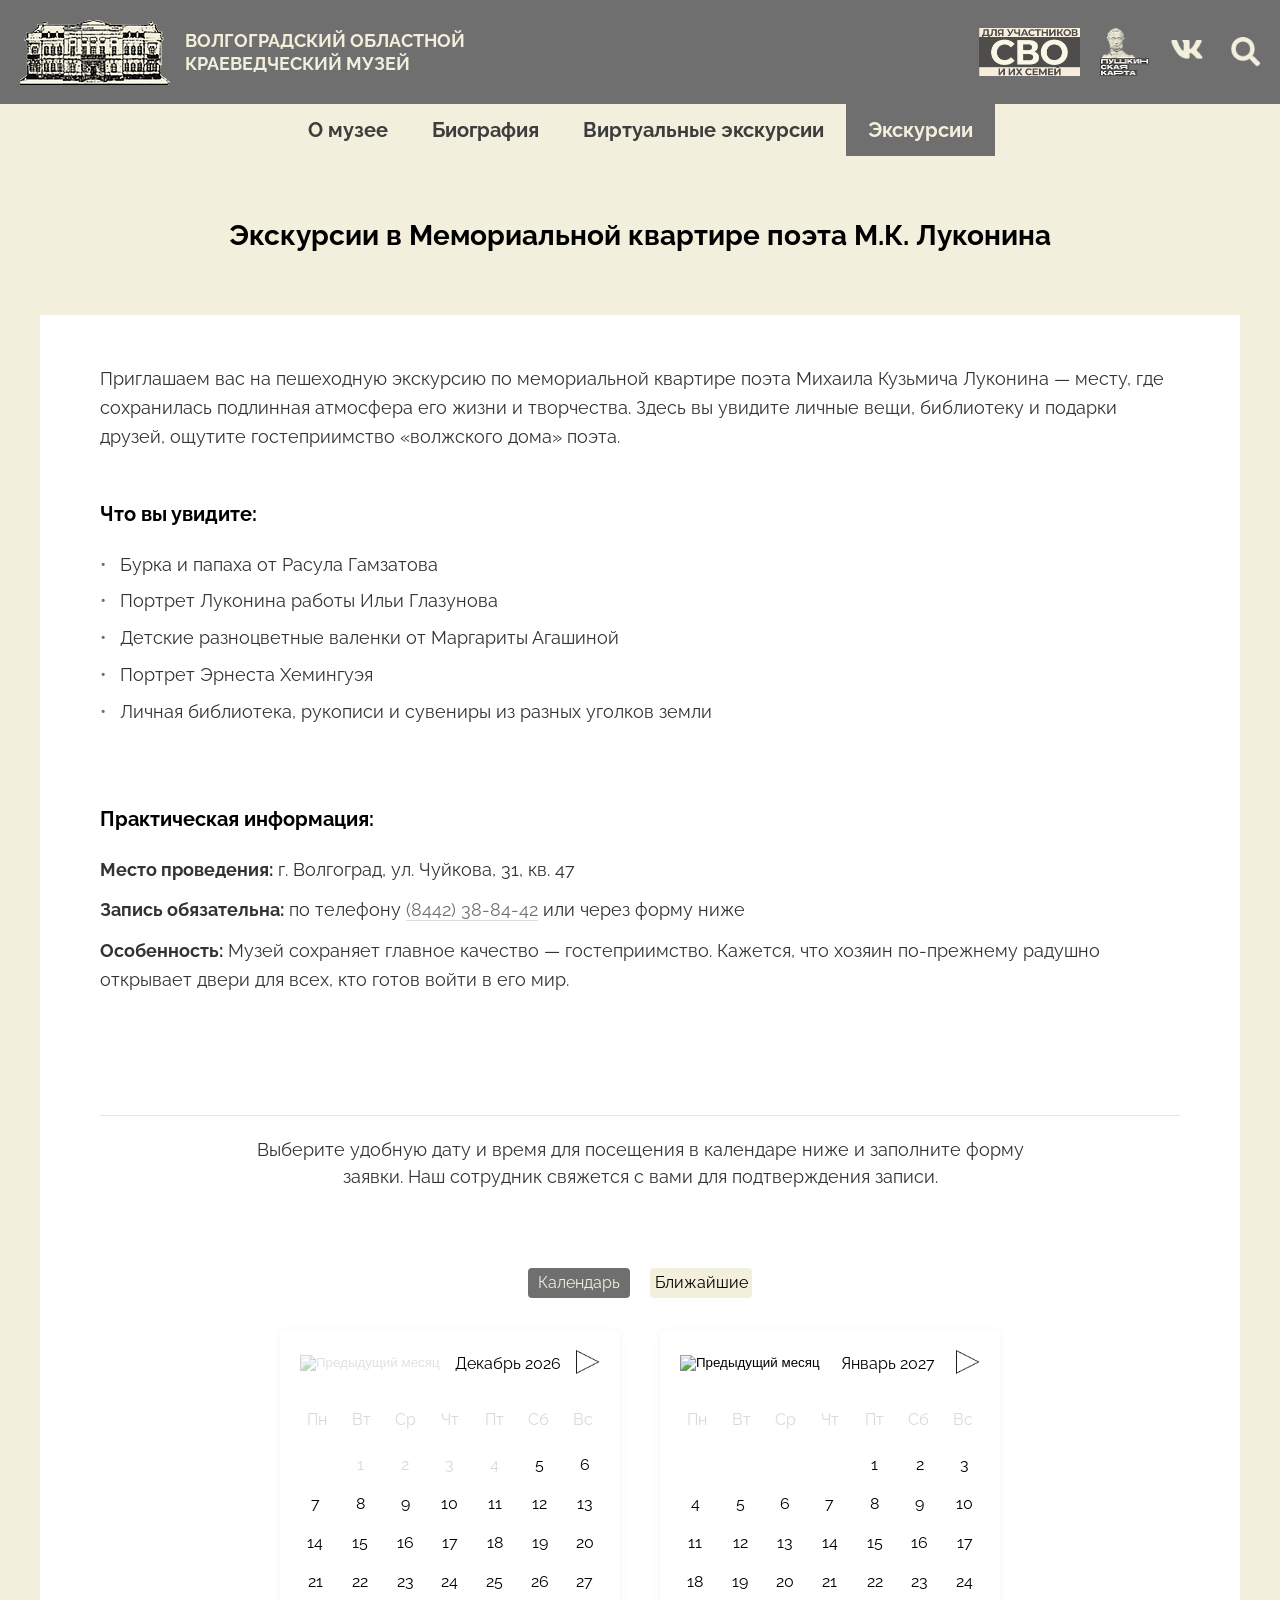
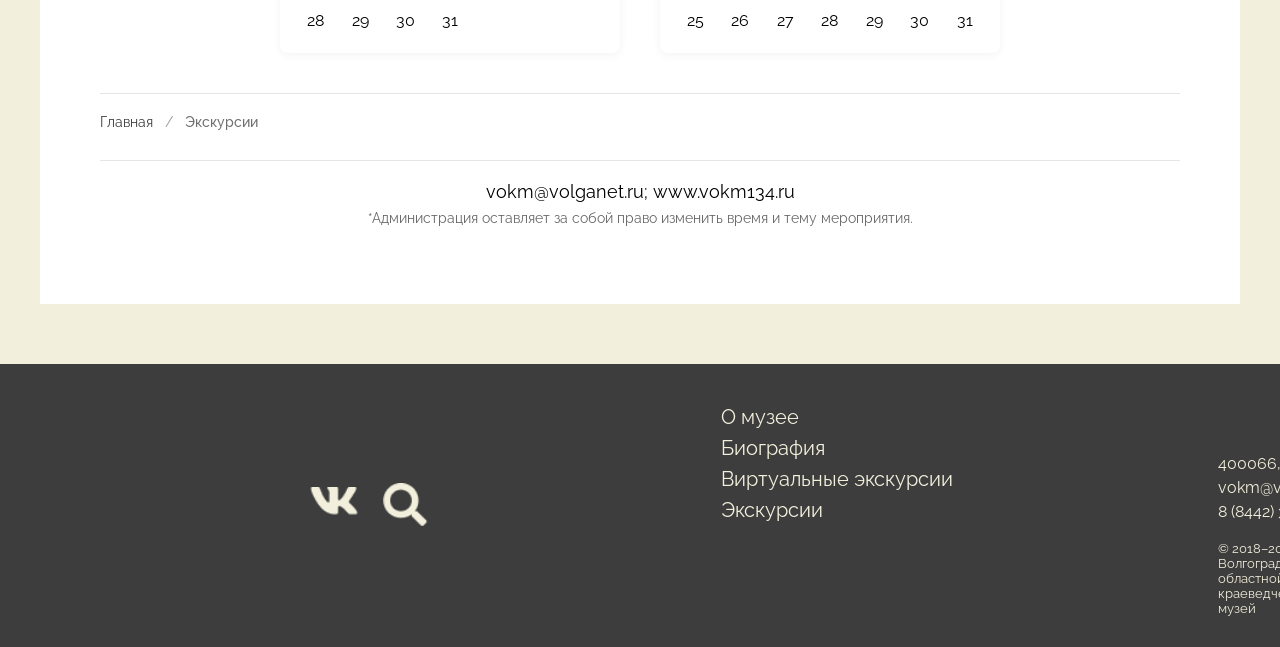
==== index.html @ 04242195 "музей луконина" ====
<!DOCTYPE html>
<html lang="ru">
<head>
    <meta charset="UTF-8">
    <meta name="viewport" content="width=device-width, initial-scale=1.0">
    <title>Экскурсии | Мемориальная квартира поэта М.К. Луконина</title>
    <link rel="preconnect" href="https://fonts.googleapis.com">
    <link rel="preconnect" href="https://fonts.gstatic.com" crossorigin>
    <link href="https://fonts.googleapis.com/css2?family=Raleway:wght@400;600;700&display=swap" rel="stylesheet">
    <link rel="stylesheet" href="https://cdnjs.cloudflare.com/ajax/libs/font-awesome/6.0.0/css/all.min.css">
    <link rel="stylesheet" href="css/style.css">
</head>
<body>

    <!-- ШАПКА -->
    <div class="header">
        <div class="header-container">
            <div class="logo-area" id="logoLink">
                <img src="Images/muzey.png" alt="Логотип музея">
                <div class="museum-title">
                    Волгоградский областной<br>
                    краеведческий музей
                </div>
            </div>
            <div class="icons">
                <a href="svo.html" class="svo-icon">
                    <img src="Images/svo2.png" alt="СВО">
                </a>
                <a href="pushkin-card.html" class="pk-icon">
                    <img src="Images/pk01.png" alt="Пушкинская карта">
                </a>
                <a href="https://vk.com/vokm134" target="_blank" class="vk-icon">
                    <img src="Images/vk.png" alt="VK">
                </a>
                <a href="search.html" class="search-icon">
                    <img src="Images/search.png" alt="Поиск">
                </a>
                <a href="javascript:void(0)" id="grayscaleBtn" class="view-icon">
                    <img src="Images/view.png" alt="Режим чтения">
                </a>
            </div>
        </div>
    </div>

    <!-- НАВИГАЦИЯ -->
    <div class="nav">
        <ul class="nav-list">
            <li><a href="muzey.html" class="nav-item">О музее</a></li>
            <li><a href="biography.html" class="nav-item">Биография</a></li>
            <li><a href="virtual-tour.html" class="nav-item">Виртуальные экскурсии</a></li>
            <li><a href="index.html" class="nav-item active">Экскурсии</a></li>
        </ul>
    </div>

    <!-- БЛОК С ЗАГОЛОВКОМ -->
    <div class="page-header">
        <h1 class="page-header-title">Экскурсии в Мемориальной квартире поэта М.К. Луконина</h1>
    </div>

    <!-- ОСНОВНОЙ БЕЛЫЙ КОНТЕЙНЕР -->
    <div class="main-content">
        <div class="content-card">
            <p class="invite-text">
                Приглашаем вас на пешеходную экскурсию по мемориальной квартире поэта Михаила Кузьмича Луконина — месту, где сохранилась подлинная атмосфера его жизни и творчества. Здесь вы увидите личные вещи, библиотеку и подарки друзей, ощутите гостеприимство «волжского дома» поэта.
            </p>
            
            <h2 class="section-title">Что вы увидите:</h2>
            <ul class="exhibits-list">
                <li>Бурка и папаха от Расула Гамзатова</li>
                <li>Портрет Луконина работы Ильи Глазунова</li>
                <li>Детские разноцветные валенки от Маргариты Агашиной</li>
                <li>Портрет Эрнеста Хемингуэя</li>
                <li>Личная библиотека, рукописи и сувениры из разных уголков земли</li>
            </ul>
            
            <h2 class="section-title">Практическая информация:</h2>
            <div class="info-block">
                <p><strong>Место проведения:</strong> г. Волгоград, ул. Чуйкова, 31, кв. 47</p>
                <p><strong>Запись обязательна:</strong> по телефону <a href="tel:8442388442">(8442) 38-84-42</a> или через форму ниже</p>
                <p><strong>Особенность:</strong> Музей сохраняет главное качество — гостеприимство. Кажется, что хозяин по-прежнему радушно открывает двери для всех, кто готов войти в его мир.</p>
            </div>

            <!-- БЛОК С КАЛЕНДАРЕМ -->
            <div class="booking-block">
                <p class="booking-text">
                    Выберите удобную дату и время для посещения в календаре ниже и заполните форму заявки. Наш сотрудник свяжется с вами для подтверждения записи.
                </p>
                
                <div class="calendar-buttons">
                    <button class="calendar-btn active" id="calendarViewBtn">Календарь</button>
                    <button class="calendar-btn" id="nearestViewBtn">Ближайшие</button>
                </div>
                
                <div class="calendars-container" id="calendarsContainer">
                    <div class="calendar-single">
                        <div class="calendar-header">
                            <button class="calendar-nav prev" id="prevMonthBtn1">
                                <img src="Images/arrow-left.png" alt="Предыдущий месяц">
                            </button>
                            <span class="calendar-month" id="currentMonth1">Апрель 2026</span>
                            <button class="calendar-nav next" id="nextMonthBtn1">
                                <img src="Images/arrow-right.png" alt="Следующий месяц">
                            </button>
                        </div>
                        <div class="calendar-weekdays">
                            <span>Пн</span><span>Вт</span><span>Ср</span><span>Чт</span><span>Пт</span><span>Сб</span><span>Вс</span>
                        </div>
                        <div class="calendar-days" id="calendarDays1"></div>
                    </div>
                    
                    <div class="calendar-single">
                        <div class="calendar-header">
                            <button class="calendar-nav prev" id="prevMonthBtn2">
                                <img src="Images/arrow-left.png" alt="Предыдущий месяц">
                            </button>
                            <span class="calendar-month" id="currentMonth2">Май 2026</span>
                            <button class="calendar-nav next" id="nextMonthBtn2">
                                <img src="Images/arrow-right.png" alt="Следующий месяц">
                            </button>
                        </div>
                        <div class="calendar-weekdays">
                            <span>Пн</span><span>Вт</span><span>Ср</span><span>Чт</span><span>Пт</span><span>Сб</span><span>Вс</span>
                        </div>
                        <div class="calendar-days" id="calendarDays2"></div>
                    </div>
                </div>
                
                <div class="nearest-events" id="nearestEvents" style="display: none;">
                    <h3>Ближайшие экскурсии</h3>
                    <div id="nearestList"></div>
                </div>
            </div>

            <!-- МОДАЛЬНОЕ ОКНО ДЛЯ ВЫБОРА ЭКСКУРСИИ -->
            <div class="modal" id="excursionModal">
                <div class="modal-content">
                    <span class="modal-close">&times;</span>
                    <h3 id="modalDate"></h3>
                    <div id="modalExcursionsList"></div>
                </div>
            </div>

            <!-- ФОРМА ОФОРМЛЕНИЯ ЗАПИСИ -->
            <div class="modal" id="bookingFormModal">
                <div class="modal-content booking-form-modal">
                    <span class="modal-close" id="closeBookingForm">&times;</span>
                    <form id="bookingForm" class="booking-form">
                        <div class="form-field">
                            <label class="form-label">Поле "Ваше имя" (обязательное) *</label>
                            <input type="text" class="form-input" placeholder="Иван Иванов" required>
                        </div>
                        
                        <div class="form-field">
                            <label class="form-label">Поле "Телефон" (обязательное) *</label>
                            <input type="tel" class="form-input" placeholder="+7 (999) 999-99-99" required>
                        </div>
                        
                        <div class="form-field">
                            <label class="form-label">Поле "Email" (обязательное) *</label>
                            <input type="email" class="form-input" placeholder="example@mail.ru" required>
                        </div>
                        
                        <div class="form-field">
                            <label class="form-label">Поле "Количество человек" (обязательное) *</label>
                            <input type="number" class="form-input" value="1" min="1" required>
                            <span class="form-hint places-hint"></span>
                            <span class="form-hint">Более 5 (уточнить по телефону!)</span>
                        </div>
                        
                        <div class="form-field">
                            <label class="form-label">Поле "Комментарий"</label>
                            <textarea class="form-textarea" placeholder="Особые пожелания, вопросы..."></textarea>
                        </div>
                        
                        <div class="form-checkbox">
                            <input type="checkbox" id="agreePersonal" required>
                            <label for="agreePersonal">Согласен на обработку персональных данных</label>
                        </div>
                        
                        <button type="submit" class="form-submit">Отправить заявку</button>
                    </form>
                </div>
            </div>

            <!-- ХЛЕБНЫЕ КРОШКИ -->
            <div class="breadcrumbs">
                <a href="muzey.html" class="breadcrumb-link">Главная</a>
                <span class="breadcrumb-separator">/</span>
                <span class="breadcrumb-current">Экскурсии</span>
            </div>

            <!-- ТЕКСТ ОБ АДМИНИСТРАЦИИ -->
            <div class="admin-note">
                <p>vokm@volganet.ru; www.vokm134.ru</p>
                <p class="admin-note-asterisk">*Администрация оставляет за собой право изменить время и тему мероприятия.</p>
            </div>
        </div>
    </div>

    <!-- ПОДВАЛ -->
    <footer class="footer">
        <div class="footer-container">
            <div class="footer-row">
                <div class="footer-social">
                    <a href="https://vk.com/vokm134" target="_blank" class="social-link vk-link">
                        <img src="Images/vk.png" alt="VK">
                    </a>
                    <a href="search.html" class="search-link">
                        <img src="Images/search.png" alt="Поиск">
                    </a>
                </div>
                <div class="footer-menu">
                    <ul class="footer-nav-list">
                        <li><a href="muzey.html">О музее</a></li>
                        <li><a href="biography.html">Биография</a></li>
                        <li><a href="virtual-tour.html">Виртуальные экскурсии</a></li>
                        <li><a href="index.html">Экскурсии</a></li>
                    </ul>
                </div>
                <div class="footer-contacts-group">
                    <div class="footer-contacts">
                        <p>400066, г. Волгоград, просп. Ленина, 7</p>
                        <p><a href="mailto:vokm@volganet.ru">vokm@volganet.ru</a></p>
                        <p>8 (8442) 38-84-39, 38-84-37</p>
                    </div>
                    <div class="footer-copyright">
                        <p>© 2018–2026 Волгоградский областной краеведческий музей</p>
                    </div>
                </div>
            </div>
        </div>
    </footer>

    <script src="js/main.js"></script>
</body>
</html>
---- css/style.css ----
* {
    margin: 0;
    padding: 0;
    box-sizing: border-box;
}

body {
    font-family: 'Raleway', sans-serif;
    background-color: #F2EFDC;
}

/* ========== ШАПКА ========== */
.header {
    background-color: #6F6F6F;
    width: 100%;
    display: flex;
    justify-content: center;
}

.header-container {
    width: 1200px;
    height: 104px;
    display: flex;
    align-items: center;
    justify-content: space-between;
    padding: 0;
}

.logo-area {
    display: flex;
    align-items: center;
    gap: 15px;
    cursor: pointer;
    margin-left: -20px;
}

.logo-area img {
    width: 150px;
    height: 65px;
    object-fit: contain;
}

.museum-title {
    font-family: 'Raleway', sans-serif;
    font-weight: 700;
    font-size: 18px;
    color: #F2EFDC;
    line-height: 1.3;
    text-transform: uppercase;
}

.icons {
    display: flex;
    gap: 20px;
    align-items: center;
    position: relative;
    right: -88px;
}

.icons a {
    display: flex;
    align-items: center;
    justify-content: center;
    transition: opacity 0.2s;
    text-decoration: none;
}

.icons a:hover {
    opacity: 0.7;
}

.icons img {
    display: block;
}

.svo-icon img {
    width: 101px;
    height: 48px;
    object-fit: cover;
    display: block;
}

.pk-icon img {
    width: 50px;
    height: 48px;
    object-fit: contain;
    display: block;
}

.vk-icon img {
    width: 41px;
    height: 37px;
    object-fit: contain;
    display: block;
}

.search-icon img {
    width: 36px;
    height: 37px;
    object-fit: contain;
    display: block;
}

.view-icon img {
    width: 41px;
    height: 37px;
    object-fit: contain;
    display: block;
}

/* ========== НАВИГАЦИЯ ========== */
.nav {
    background-color: #F2EFDC;
    margin: 0;
    padding: 0;
    border: none;
    display: flex;
    justify-content: center;
}

.nav-list {
    display: flex;
    justify-content: center;
    list-style: none;
    margin: 0;
    padding: 0;
    width: 1200px;
}

.nav-item {
    font-family: 'Raleway', sans-serif;
    font-weight: 700;
    font-size: 20px;
    color: #3D3D3D;
    padding: 14px 22px;
    text-decoration: none;
    display: block;
    transition: all 0.2s;
    text-align: center;
}

.nav-list li {
    margin: 0;
    padding: 0;
}

.nav-item.active {
    background-color: #6F6F6F;
    color: #F2EFDC;
}

.nav-item:hover:not(.active) {
    background-color: #6F6F6F;
    color: #F2EFDC;
}

/* ========== БЛОК С ЗАГОЛОВКОМ ========== */
.page-header {
    width: 100%;
    background-color: #F2EFDC;
    padding: 60px 20px;
    display: flex;
    justify-content: center;
}

.page-header-title {
    font-family: 'Raleway', sans-serif;
    font-weight: 700;
    font-size: 28px;
    color: #000000;
    text-align: center;
    max-width: 850px;
    width: 100%;
    margin: 0 auto;
    line-height: 1.4;
}

/* ========== ОСНОВНОЙ БЕЛЫЙ КОНТЕЙНЕР ========== */
.main-content {
    display: flex;
    justify-content: center;
    background-color: #F2EFDC;
    padding-bottom: 60px;
}

.content-card {
    max-width: 1200px;
    width: 100%;
    background-color: #FFFFFF;
    border-radius: 0;
    padding: 50px 60px;
    margin: 0;
}

/* ========== ТЕКСТОВЫЕ СТИЛИ ========== */
.invite-text {
    font-family: 'Raleway', sans-serif;
    font-weight: 400;
    font-size: 18px;
    line-height: 1.6;
    color: #333333;
    margin-bottom: 50px;
}

.section-title {
    font-family: 'Raleway', sans-serif;
    font-weight: 700;
    font-size: 20px;
    color: #000000;
    margin-bottom: 25px;
}

.exhibits-list {
    list-style: none;
    padding: 0;
    margin-bottom: 80px;
}

.exhibits-list li {
    font-family: 'Raleway', sans-serif;
    font-weight: 400;
    font-size: 18px;
    color: #333333;
    line-height: 1.6;
    margin-bottom: 8px;
    padding-left: 20px;
    position: relative;
}

.exhibits-list li::before {
    content: "•";
    position: absolute;
    left: 0;
    color: #6F6F6F;
}

.info-block {
    margin-top: 0;
}

.info-block p {
    font-family: 'Raleway', sans-serif;
    font-weight: 400;
    font-size: 18px;
    color: #333333;
    line-height: 1.6;
    margin-bottom: 12px;
}

.info-block a {
    color: #6F6F6F;
    text-decoration: none;
    border-bottom: 1px solid #ddd;
}

.info-block a:hover {
    border-bottom-color: #6F6F6F;
}

/* ========== БЛОК С КАЛЕНДАРЕМ ========== */
.booking-block {
    margin-top: 120px;
    padding-top: 20px;
    border-top: 1px solid #E5E5E5;
}

.booking-text {
    font-family: 'Raleway', sans-serif;
    font-weight: 400;
    font-size: 18px;
    line-height: 1.5;
    color: #333333;
    max-width: 816px;
    margin: 0 auto 78px auto;
    text-align: center;
}

.calendar-buttons {
    display: flex;
    justify-content: center;
    gap: 20px;
    margin-bottom: 32px;
}

.calendar-btn {
    width: 102px;
    height: 30px;
    font-family: 'Raleway', sans-serif;
    font-weight: 400;
    font-size: 16px;
    background-color: #F2EFDC;
    color: #000000;
    border: none;
    border-radius: 4px;
    cursor: pointer;
    transition: all 0.2s;
}

.calendar-btn.active {
    background-color: #6F6F6F;
    color: #F2EFDC;
}

.calendar-btn:hover:not(.active) {
    background-color: #E5E5E5;
}

.calendars-container {
    display: flex;
    justify-content: center;
    gap: 40px;
    flex-wrap: wrap;
    margin-top: 20px;
}

.calendar-single {
    width: 340px;
    background-color: #FFFFFF;
    border-radius: 8px;
    padding: 15px;
    box-shadow: 0 2px 10px rgba(0,0,0,0.05);
}

.calendar-header {
    display: flex;
    justify-content: space-between;
    align-items: center;
    margin-bottom: 20px;
}

.calendar-nav {
    background: none;
    border: none;
    cursor: pointer;
    padding: 5px;
}

.calendar-nav.disabled {
    opacity: 0.4;
    cursor: not-allowed;
}

.calendar-nav img {
    width: 24px;
    height: 24px;
}

.calendar-month {
    font-family: 'Raleway', sans-serif;
    font-weight: 400;
    font-size: 16px;
    color: #000000;
}

.calendar-weekdays {
    display: grid;
    grid-template-columns: repeat(7, 1fr);
    text-align: center;
    margin-bottom: 10px;
}

.calendar-weekdays span {
    font-family: 'Raleway', sans-serif;
    font-weight: 400;
    font-size: 16px;
    color: #D9D9D9;
    padding: 8px 0;
}

.calendar-days {
    display: grid;
    grid-template-columns: repeat(7, 1fr);
    gap: 4px;
}

.calendar-day {
    font-family: 'Raleway', sans-serif;
    font-weight: 400;
    font-size: 16px;
    text-align: center;
    padding: 8px 0;
    color: #000000;
    cursor: default;
    border-radius: 4px;
    transition: all 0.2s;
}

.calendar-day.available {
    background-color: #d4edda;
    color: #155724;
    cursor: pointer;
}

.calendar-day.available:hover {
    background-color: #c3e6cb;
}

.calendar-day.other-month {
    color: #D9D9D9;
    cursor: default;
}

.calendar-day.past {
    color: #D9D9D9;
    cursor: not-allowed;
}

.nearest-events {
    max-width: 500px;
    margin: 30px auto 0;
}

.nearest-events h3 {
    font-family: 'Raleway', sans-serif;
    font-weight: 700;
    font-size: 20px;
    color: #000000;
    margin-bottom: 20px;
    text-align: center;
}

/* ========== МОДАЛЬНЫЕ ОКНА ========== */
.modal {
    display: none;
    position: fixed;
    top: 0;
    left: 0;
    width: 100%;
    height: 100%;
    background-color: rgba(0,0,0,0.5);
    z-index: 1000;
    justify-content: center;
    align-items: center;
}

.modal-content {
    background-color: #F2EFDC;
    padding: 30px;
    border-radius: 12px;
    max-width: 500px;
    width: 90%;
    position: relative;
}

.modal-close {
    position: absolute;
    top: 15px;
    right: 20px;
    font-size: 28px;
    cursor: pointer;
    color: #6F6F6F;
}

.modal-close:hover {
    color: #000;
}

#modalDate {
    font-family: 'Raleway', sans-serif;
    font-weight: 700;
    font-size: 24px;
    color: #000000;
    margin-bottom: 20px;
    text-align: center;
}

.excursion-item {
    background-color: #FFFFFF;
    padding: 15px;
    margin-bottom: 15px;
    border-radius: 8px;
    cursor: pointer;
    transition: all 0.2s;
}

.excursion-item:hover {
    background-color: #E8E8E8;
}

.excursion-item h4 {
    font-family: 'Raleway', sans-serif;
    font-weight: 700;
    font-size: 18px;
    color: #000000;
    margin-bottom: 8px;
}

.excursion-item p {
    font-family: 'Raleway', sans-serif;
    font-weight: 400;
    font-size: 14px;
    color: #666666;
    margin-bottom: 5px;
}

.excursion-places {
    font-family: 'Raleway', sans-serif;
    font-weight: 600;
    font-size: 14px;
    color: #28a745;
}

/* ========== ФОРМА ОФОРМЛЕНИЯ ========== */
.booking-form-modal {
    max-width: 400px;
    width: 90%;
    background-color: #FFFEFE;
    padding: 28px 12px 28px 12px;
    border-radius: 0;
}

.booking-form {
    width: 100%;
}

.form-field {
    margin-bottom: 28px;
    width: 100%;
}

.form-label {
    font-family: 'Raleway', sans-serif;
    font-weight: 400;
    font-size: 14px;
    color: #000000;
    display: block;
    margin-bottom: 6px;
}

.form-input {
    width: 100%;
    height: 43px;
    padding: 15px 10px 14px 10px;
    font-family: 'Raleway', sans-serif;
    font-weight: 400;
    font-size: 12px;
    color: #A39D9D;
    border: 1px solid #E5E5E5;
    border-radius: 4px;
    background-color: #FFFFFF;
    outline: none;
    transition: border-color 0.2s;
}

.form-input:focus {
    border-color: #6F6F6F;
}

.form-input::placeholder {
    color: #A39D9D;
    font-family: 'Raleway', sans-serif;
    font-weight: 400;
    font-size: 12px;
}

.form-hint {
    font-family: 'Raleway', sans-serif;
    font-weight: 400;
    font-size: 10px;
    color: #A39D9D;
    display: block;
    margin-top: 3px;
}

.places-hint {
    color: #28a745;
    font-weight: 500;
}

.form-textarea {
    width: 100%;
    height: 80px;
    padding: 15px 10px 14px 10px;
    font-family: 'Raleway', sans-serif;
    font-weight: 400;
    font-size: 12px;
    color: #A39D9D;
    border: 1px solid #E5E5E5;
    border-radius: 4px;
    background-color: #FFFFFF;
    resize: vertical;
    outline: none;
}

.form-textarea:focus {
    border-color: #6F6F6F;
}

.form-textarea::placeholder {
    color: #A39D9D;
    font-family: 'Raleway', sans-serif;
    font-weight: 400;
    font-size: 12px;
}

.form-checkbox {
    display: flex;
    align-items: center;
    gap: 12px;
    margin-bottom: 28px;
}

.form-checkbox input[type="checkbox"] {
    width: 20px;
    height: 20px;
    cursor: pointer;
    margin: 0;
}

.form-checkbox label {
    font-family: 'Raleway', sans-serif;
    font-weight: 400;
    font-size: 14px;
    color: #000000;
    cursor: pointer;
}

.form-submit {
    width: 100%;
    padding: 12px;
    background-color: #6F6F6F;
    color: #F2EFDC;
    font-family: 'Raleway', sans-serif;
    font-weight: 700;
    font-size: 16px;
    border: none;
    border-radius: 4px;
    cursor: pointer;
    transition: background-color 0.2s;
}

.form-submit:hover {
    background-color: #5a5a5a;
}

input[type="number"] {
    -moz-appearance: textfield;
}

input[type="number"]::-webkit-inner-spin-button,
input[type="number"]::-webkit-outer-spin-button {
    -webkit-appearance: none;
    margin: 0;
}

/* ========== ХЛЕБНЫЕ КРОШКИ ========== */
.breadcrumbs {
    margin-top: 40px;
    padding-top: 20px;
    border-top: 1px solid #E5E5E5;
    font-family: 'Raleway', sans-serif;
    font-size: 14px;
}

.breadcrumb-link {
    color: #3D3D3D;
    text-decoration: none;
    transition: color 0.2s;
}

.breadcrumb-link:hover {
    color: #6F6F6F;
    text-decoration: underline;
}

.breadcrumb-current {
    color: #6F6F6F;
    font-weight: 500;
}

.breadcrumb-separator {
    margin: 0 8px;
    color: #999;
}

/* ========== ТЕКСТ ОБ АДМИНИСТРАЦИИ ========== */
.admin-note {
    margin-top: 30px;
    padding: 20px 0;
    font-family: 'Raleway', sans-serif;
    font-size: 18px;
    font-weight: 400;
    color: #000000;
    text-align: center;
    border-top: 1px solid #E5E5E5;
}

.admin-note p {
    margin-bottom: 8px;
}

.admin-note-asterisk {
    font-size: 14px;
    color: #666;
}

/* ========== ПОДВАЛ ========== */
.footer {
    background-color: #3D3D3D;
    width: 100%;
    position: relative;
    margin: 0;
    padding: 0;
    min-height: 283px;
}

.footer-container {
    max-width: 1920px;
    width: 100%;
    margin: 0 auto;
    position: relative;
    padding-bottom: 45px;
}

/* Иконка ВК */
.vk-link {
    position: absolute;
    left: 309px;
    top: 114px;
}

.vk-link img {
    width: 61px;
    height: 54px;
    object-fit: contain;
}

/* Иконка поиска */
.search-link {
    position: absolute;
    left: 383px;
    top: 114px;
}

.search-link img {
    width: 54px;
    height: 54px;
    object-fit: contain;
}

/* Меню — отступ сверху 40px */
.footer-menu {
    position: absolute;
    left: 721px;
    top: 40px;
}

.footer-nav-list {
    list-style: none;
    padding: 0;
    margin: 0;
}

.footer-nav-list li {
    margin-bottom: 5px;
}

.footer-nav-list li:last-child {
    margin-bottom: 0;
}

.footer-nav-list li a {
    font-family: 'Raleway', sans-serif;
    font-weight: 400;
    font-size: 20px;
    color: #F2EFDC;
    text-decoration: none;
    transition: opacity 0.2s;
    line-height: 1.3;
    white-space: nowrap;
}

.footer-nav-list li a:hover {
    opacity: 0.7;
    text-decoration: underline;
}

.footer-nav-list li a.active-footer {
    text-decoration: underline;
    text-decoration-thickness: 1px;
    text-underline-offset: 4px;
}

/* Контакты */
.footer-contacts {
    position: absolute;
    left: 1218px;
    top: 88px;
    text-align: left;
}

.footer-contacts p {
    font-family: 'Raleway', sans-serif;
    font-weight: 400;
    font-size: 16px;
    color: #F2EFDC;
    line-height: 1.5;
    margin-bottom: 0;
    white-space: nowrap;
}

.footer-contacts a {
    color: #F2EFDC;
    text-decoration: none;
    transition: opacity 0.2s;
}

.footer-contacts a:hover {
    opacity: 0.7;
    text-decoration: underline;
}

/* Копирайт */
.footer-copyright {
    position: absolute;
    left: 1218px;
    top: 177px;
    text-align: left;
}

.footer-copyright p {
    font-family: 'Raleway', sans-serif;
    font-weight: 400;
    font-size: 13px;
    color: #F2EFDC;
    margin: 0;
}

.footer-row {
    display: block;
}

/* ========== СТИЛИ ДЛЯ БИОГРАФИИ ========== */
.bio-block {
    margin-bottom: 40px;
}

.bio-text {
    font-family: 'Raleway', sans-serif;
    font-weight: 400;
    font-size: 18px;
    line-height: 1.6;
    color: #333333;
    margin-bottom: 20px;
    text-align: left;
    max-width: 100%;
}

.bio-image {
    text-align: center;
    margin: 25px 0 20px 0;
}

.bio-image img {
    max-width: 100%;
    height: auto;
    border-radius: 8px;
    box-shadow: 0 2px 10px rgba(0,0,0,0.1);
}

.bio-block:first-child .bio-image img {
    max-width: 350px;
}

/* ========== СТИЛИ ДЛЯ ВИРТУАЛЬНОЙ ЭКСКУРСИИ ========== */
.museum-story {
    margin-bottom: 50px;
}

.museum-story p {
    font-family: 'Raleway', sans-serif;
    font-weight: 400;
    font-size: 18px;
    line-height: 1.6;
    color: #3D3D3D;
    margin-bottom: 20px;
}

.museum-intro-text {
    font-weight: 500;
}

.exhibits-grid {
    display: flex;
    flex-direction: column;
    gap: 30px;
    margin-top: 30px;
    margin-bottom: 40px;
}

.exhibit-card {
    display: flex;
    gap: 25px;
    padding: 20px;
    background-color: #FFFFFF;
    border: 1px solid #E5E5E5;
    border-radius: 12px;
    transition: transform 0.2s, box-shadow 0.2s;
    flex-wrap: wrap;
}

.exhibit-card:hover {
    transform: translateY(-3px);
    box-shadow: 0 8px 20px rgba(0,0,0,0.1);
}

.exhibit-image {
    flex-shrink: 0;
    width: 300px;
}

.exhibit-image img {
    width: 100%;
    height: 200px;
    object-fit: cover;
    border-radius: 8px;
}

.exhibit-info {
    flex: 1;
}

.exhibit-title {
    font-size: 20px;
    font-weight: 700;
    color: #000000;
    margin-bottom: 10px;
}

.exhibit-description {
    font-size: 16px;
    line-height: 1.5;
    color: #555555;
}

/* ========== КНОПКА ЗАПИСИ ========== */
.booking-link {
    text-align: center;
    margin: 40px 0 20px;
}

.btn-booking {
    display: inline-block;
    background-color: #6F6F6F;
    color: #F2EFDC;
    font-family: 'Raleway', sans-serif;
    font-weight: 700;
    font-size: 18px;
    padding: 14px 40px;
    border-radius: 4px;
    text-decoration: none;
    transition: background-color 0.2s;
}

.btn-booking:hover {
    background-color: #5a5a5a;
}

.btn-link {
    display: inline-block;
    color: #6F6F6F;
    text-decoration: none;
    border-bottom: 1px solid #6F6F6F;
    margin-top: 10px;
}

.btn-link:hover {
    opacity: 0.7;
}

/* ========== СТИЛИ ДЛЯ СТРАНИЦЫ "О МУЗЕЕ" ========== */
.museum-gallery {
    display: grid;
    grid-template-columns: repeat(3, 1fr);
    gap: 20px;
    margin-bottom: 40px;
}

.museum-gallery img {
    width: 100%;
    height: 200px;
    object-fit: cover;
    border-radius: 8px;
    transition: transform 0.2s;
}

.museum-gallery img:hover {
    transform: scale(1.02);
}

.museum-block {
    margin-bottom: 30px;
}

.museum-block p {
    font-family: 'Raleway', sans-serif;
    font-weight: 400;
    font-size: 18px;
    line-height: 1.6;
    color: #333333;
    margin-bottom: 15px;
}

.museum-list {
    margin-left: 25px;
    margin-bottom: 20px;
}

.museum-list li {
    font-family: 'Raleway', sans-serif;
    font-weight: 400;
    font-size: 18px;
    line-height: 1.6;
    color: #333333;
    margin-bottom: 8px;
}

.museum-info {
    background-color: #F9F9F9;
    padding: 20px;
    border-radius: 8px;
    margin-top: 20px;
}

.museum-info p {
    margin-bottom: 10px;
}

.museum-info a {
    color: #6F6F6F;
    text-decoration: none;
    border-bottom: 1px solid #ddd;
}

.museum-info a:hover {
    border-bottom-color: #6F6F6F;
}

/* ========== СТИЛИ ДЛЯ СТРАНИЦЫ СВО ========== */
.svo-page-content {
    max-width: 900px;
    margin: 0 auto;
    padding: 20px 0;
}

.svo-page-content h2 {
    margin-top: 30px;
    margin-bottom: 15px;
    font-size: 22px;
}

.svo-page-content h3 {
    margin-top: 25px;
    margin-bottom: 10px;
    font-size: 20px;
    color: #333333;
}

.svo-page-content p {
    margin-bottom: 15px;
    line-height: 1.6;
    font-size: 18px;
}

.svo-page-content .important-block {
    background-color: transparent;
    padding: 0;
    border-left: none;
    margin: 20px 0;
}

.svo-page-content .qr-code {
    text-align: center;
    margin: 30px 0;
    padding: 0;
    background-color: transparent;
    border-radius: 0;
}

.svo-page-content .qr-code img {
    max-width: 300px;
    width: 100%;
    margin-bottom: 15px;
}

.svo-page-content .service-link {
    display: inline-block;
    background-color: #6F6F6F;
    color: #F2EFDC;
    padding: 10px 20px;
    border-radius: 4px;
    text-decoration: none;
    margin: 15px 0;
    transition: background-color 0.2s;
}

.svo-page-content .service-link:hover {
    background-color: #5a5a5a;
}

.svo-page-content ul, .svo-page-content ol {
    margin-left: 25px;
    margin-bottom: 20px;
}

.svo-page-content li {
    margin-bottom: 8px;
    font-size: 18px;
    line-height: 1.5;
}

/* ========== СТИЛИ ДЛЯ СТРАНИЦЫ ПУШКИНСКОЙ КАРТЫ ========== */
.pushkin-page-content {
    max-width: 1000px;
    margin: 0 auto;
    padding: 20px 0;
}

.pushkin-page-content h2 {
    margin-top: 35px;
    margin-bottom: 15px;
    font-size: 24px;
    color: #000000;
}

.pushkin-page-content h3 {
    margin-top: 25px;
    margin-bottom: 10px;
    font-size: 20px;
    color: #333333;
}

.pushkin-page-content p {
    margin-bottom: 15px;
    line-height: 1.6;
    font-size: 18px;
}

.pushkin-page-content .important-block {
    background-color: transparent;
    padding: 0;
    border-left: none;
    margin: 25px 0;
}

.pushkin-page-content .warning-block {
    background-color: transparent;
    padding: 0;
    border-left: none;
    margin: 25px 0;
}

.pushkin-page-content ul, .pushkin-page-content ol {
    margin-left: 25px;
    margin-bottom: 20px;
}

.pushkin-page-content li {
    margin-bottom: 8px;
    font-size: 18px;
    line-height: 1.5;
}

.pushkin-page-content .event-card {
    background-color: #F9F9F9;
    padding: 20px;
    border-radius: 8px;
    margin-bottom: 20px;
    border: 1px solid #E5E5E5;
}

.pushkin-page-content .event-title {
    font-weight: 700;
    font-size: 20px;
    color: #6F6F6F;
    margin-bottom: 10px;
}

.pushkin-page-content .event-date {
    color: #666;
    margin-bottom: 10px;
    font-size: 16px;
}

.pushkin-page-content .event-price {
    font-weight: 700;
    color: #000000;
    margin-top: 10px;
}

.pushkin-page-content .phone-link {
    color: #6F6F6F;
    text-decoration: none;
    font-weight: 600;
}

.pushkin-page-content .phone-link:hover {
    text-decoration: underline;
}

/* ========== АДАПТИВНОСТЬ ========== */
@media (max-width: 1240px) {
    .header-container {
        width: 100%;
        padding: 0 40px;
    }
    .nav-list {
        width: 100%;
        padding: 0 40px;
    }
    .icons {
        right: -100px;
    }
    .logo-area {
        margin-left: 10px;
    }
}

@media (max-width: 1100px) {
    .nav-item {
        font-size: 18px;
        padding: 12px 18px;
    }
    .content-card {
        padding: 40px;
    }
    .icons {
        gap: 15px;
        right: -60px;
    }
    .logo-area {
        margin-left: 5px;
    }
}

@media (max-width: 900px) {
    .nav-list {
        flex-wrap: wrap;
        justify-content: center;
    }
    .nav-item {
        padding: 10px 16px;
    }
    .icons {
        right: 0;
        position: static;
    }
    .logo-area {
        margin-left: 0;
    }
    .museum-gallery {
        grid-template-columns: repeat(2, 1fr);
    }
}

@media (max-width: 768px) {
    .header-container {
        flex-direction: column;
        height: auto;
        padding: 10px 20px;
        gap: 10px;
    }
    .logo-area {
        justify-content: center;
        margin-left: 0;
    }
    .logo-area img {
        width: 100px;
        height: 43px;
    }
    .museum-title {
        font-size: 10px;
    }
    .icons {
        gap: 12px;
        flex-wrap: wrap;
        justify-content: center;
        position: static;
        right: 0;
    }
    .svo-icon img {
        width: 70px;
        height: 33px;
    }
    .pk-icon img {
        width: 35px;
        height: 33px;
    }
    .vk-icon img {
        width: 30px;
        height: 27px;
    }
    .search-icon img {
        width: 26px;
        height: 27px;
    }
    .view-icon img {
        width: 30px;
        height: 27px;
    }
    .nav-list {
        flex-wrap: wrap;
        justify-content: center;
        padding: 0 15px;
    }
    .nav-item {
        font-size: 16px;
        padding: 8px 14px;
    }
    .page-header {
        padding: 40px 15px;
    }
    .page-header-title {
        font-size: 22px;
    }
    .content-card {
        padding: 30px 20px;
    }
    .invite-text {
        font-size: 15px;
        margin-bottom: 30px;
    }
    .section-title {
        font-size: 18px;
        margin-bottom: 20px;
    }
    .exhibits-list {
        margin-bottom: 40px;
    }
    .exhibits-list li,
    .info-block p {
        font-size: 15px;
    }
    .booking-text {
        font-size: 16px;
        margin-bottom: 40px;
        padding: 0 15px;
    }
    .calendar-single {
        width: 100%;
        max-width: 340px;
    }
    .calendar-day {
        font-size: 14px;
        padding: 6px 0;
    }
    .modal-content {
        padding: 20px;
    }
    #modalDate {
        font-size: 20px;
    }
    .booking-form-modal {
        padding: 20px 12px;
    }
    .breadcrumbs {
        text-align: center;
    }
    .admin-note {
        font-size: 16px;
    }
    .admin-note-asterisk {
        font-size: 12px;
    }
    .bio-block:first-child .bio-image img {
        max-width: 250px;
    }
    .bio-image img {
        width: 100%;
        max-width: 400px;
    }
    .exhibit-card {
        flex-direction: column;
        align-items: center;
        text-align: center;
    }
    .exhibit-image {
        width: 100%;
        max-width: 280px;
    }
    .exhibit-title {
        font-size: 18px;
    }
    .exhibit-description {
        font-size: 14px;
    }
    .btn-booking {
        font-size: 16px;
        padding: 12px 30px;
    }
    .museum-gallery {
        grid-template-columns: 1fr;
    }
    .museum-gallery img {
        height: 180px;
    }
    .svo-page-content .qr-code img {
        max-width: 200px;
    }
    .pushkin-page-content .event-card {
        padding: 15px;
    }
    .pushkin-page-content .event-title {
        font-size: 18px;
    }

    /* Адаптив подвала для мобильных */
    .footer {
        min-height: auto;
        padding: 40px 20px;
    }
    
    .vk-link,
    .search-link,
    .footer-menu,
    .footer-contacts,
    .footer-copyright {
        position: static;
        margin-bottom: 20px;
        text-align: center;
    }
    
    .footer-nav-list li {
        display: inline-block;
        margin: 0 10px 10px;
    }
    
    .footer-nav-list li a {
        font-size: 18px;
        white-space: normal;
    }
    
    .footer-contacts p {
        white-space: normal;
    }
    
    .vk-link img {
        width: 50px;
        height: 44px;
    }
    
    .search-link img {
        width: 44px;
        height: 44px;
    }

    /* ========== ДОПОЛНИТЕЛЬНЫЕ СТИЛИ ДЛЯ СТРАНИЦЫ ПОИСКА ========== */
.search-page-content {
    max-width: 900px;
    margin: 0 auto;
    padding: 20px 0;
}
.search-form {
    margin-bottom: 40px;
}
.search-form input {
    width: 100%;
    padding: 15px 20px;
    font-size: 18px;
    font-family: 'Raleway', sans-serif;
    border: 1px solid #ddd;
    border-radius: 4px;
    background-color: #fff;
    margin-bottom: 15px;
}
.search-form input:focus {
    outline: none;
    border-color: #6F6F6F;
}
.search-examples {
    background-color: #F9F9F9;
    padding: 20px;
    border-radius: 8px;
    margin-bottom: 40px;
}
.search-examples p {
    margin-bottom: 10px;
    font-weight: 600;
    font-size: 18px;
    color: #333;
}
.search-examples ul {
    margin-left: 25px;
}
.search-examples li {
    margin-bottom: 8px;
    font-size: 18px;
    color: #555;
    line-height: 1.5;
}
.search-results-count {
    margin-bottom: 25px;
    padding-bottom: 15px;
    border-bottom: 1px solid #E5E5E5;
    font-weight: 600;
    color: #3D3D3D;
    font-size: 18px;
}
.search-result-item {
    margin-bottom: 30px;
    padding-bottom: 20px;
    border-bottom: 1px solid #E5E5E5;
}
.search-result-item a {
    font-size: 20px;
    font-weight: 700;
    color: #6F6F6F;
    text-decoration: none;
    margin-bottom: 8px;
    display: inline-block;
}
.search-result-item a:hover {
    text-decoration: underline;
}
.search-result-url {
    font-size: 14px;
    color: #28a745;
    margin-bottom: 8px;
}
.search-result-snippet {
    font-size: 18px;
    line-height: 1.5;
    color: #555;
}
.search-highlight {
    background-color: #FFF3E0;
    font-weight: 600;
    padding: 0 2px;
}
.btn-search {
    background-color: #6F6F6F;
    color: #F2EFDC;
    border: none;
    padding: 12px 30px;
    font-size: 18px;
    font-weight: 600;
    border-radius: 4px;
    cursor: pointer;
    transition: background-color 0.2s;
    width: 100%;
}
.btn-search:hover {
    background-color: #5a5a5a;
}

/* ========== СТИЛИ ДЛЯ СТРАНИЦЫ ПУШКИНСКОЙ КАРТЫ ========== */
.pushkin-page-content {
    max-width: 1000px;
    margin: 0 auto;
    padding: 20px 0;
}
.pushkin-page-content h2 {
    margin-top: 35px;
    margin-bottom: 15px;
    font-size: 24px;
    color: #000000;
}
.pushkin-page-content .event-card {
    background-color: #F9F9F9;
    padding: 20px;
    border-radius: 8px;
    margin-bottom: 20px;
    border: 1px solid #E5E5E5;
}
.pushkin-page-content .event-title {
    font-weight: 700;
    font-size: 20px;
    color: #6F6F6F;
    margin-bottom: 10px;
}
.pushkin-page-content .event-date {
    color: #666;
    margin-bottom: 10px;
    font-size: 16px;
}
.pushkin-page-content .event-price {
    font-weight: 700;
    color: #000000;
    margin-top: 10px;
}
.pushkin-page-content .phone-link {
    color: #6F6F6F;
    text-decoration: none;
    font-weight: 600;
}
.pushkin-page-content .phone-link:hover {
    text-decoration: underline;
}

/* ========== СТИЛИ ДЛЯ СТРАНИЦЫ СВО ========== */
.svo-page-content {
    max-width: 900px;
    margin: 0 auto;
    padding: 20px 0;
}
.svo-page-content .qr-code {
    text-align: center;
    margin: 30px 0;
}
.svo-page-content .qr-code img {
    max-width: 300px;
    width: 100%;
    margin-bottom: 15px;
}
.svo-page-content .service-link {
    display: inline-block;
    background-color: #6F6F6F;
    color: #F2EFDC;
    padding: 10px 20px;
    border-radius: 4px;
    text-decoration: none;
    margin: 15px 0;
    transition: background-color 0.2s;
}
.svo-page-content .service-link:hover {
    background-color: #5a5a5a;
}
.svo-page-content .important-block {
    background-color: transparent;
    padding: 0;
    border-left: none;
    margin: 20px 0;
}

}
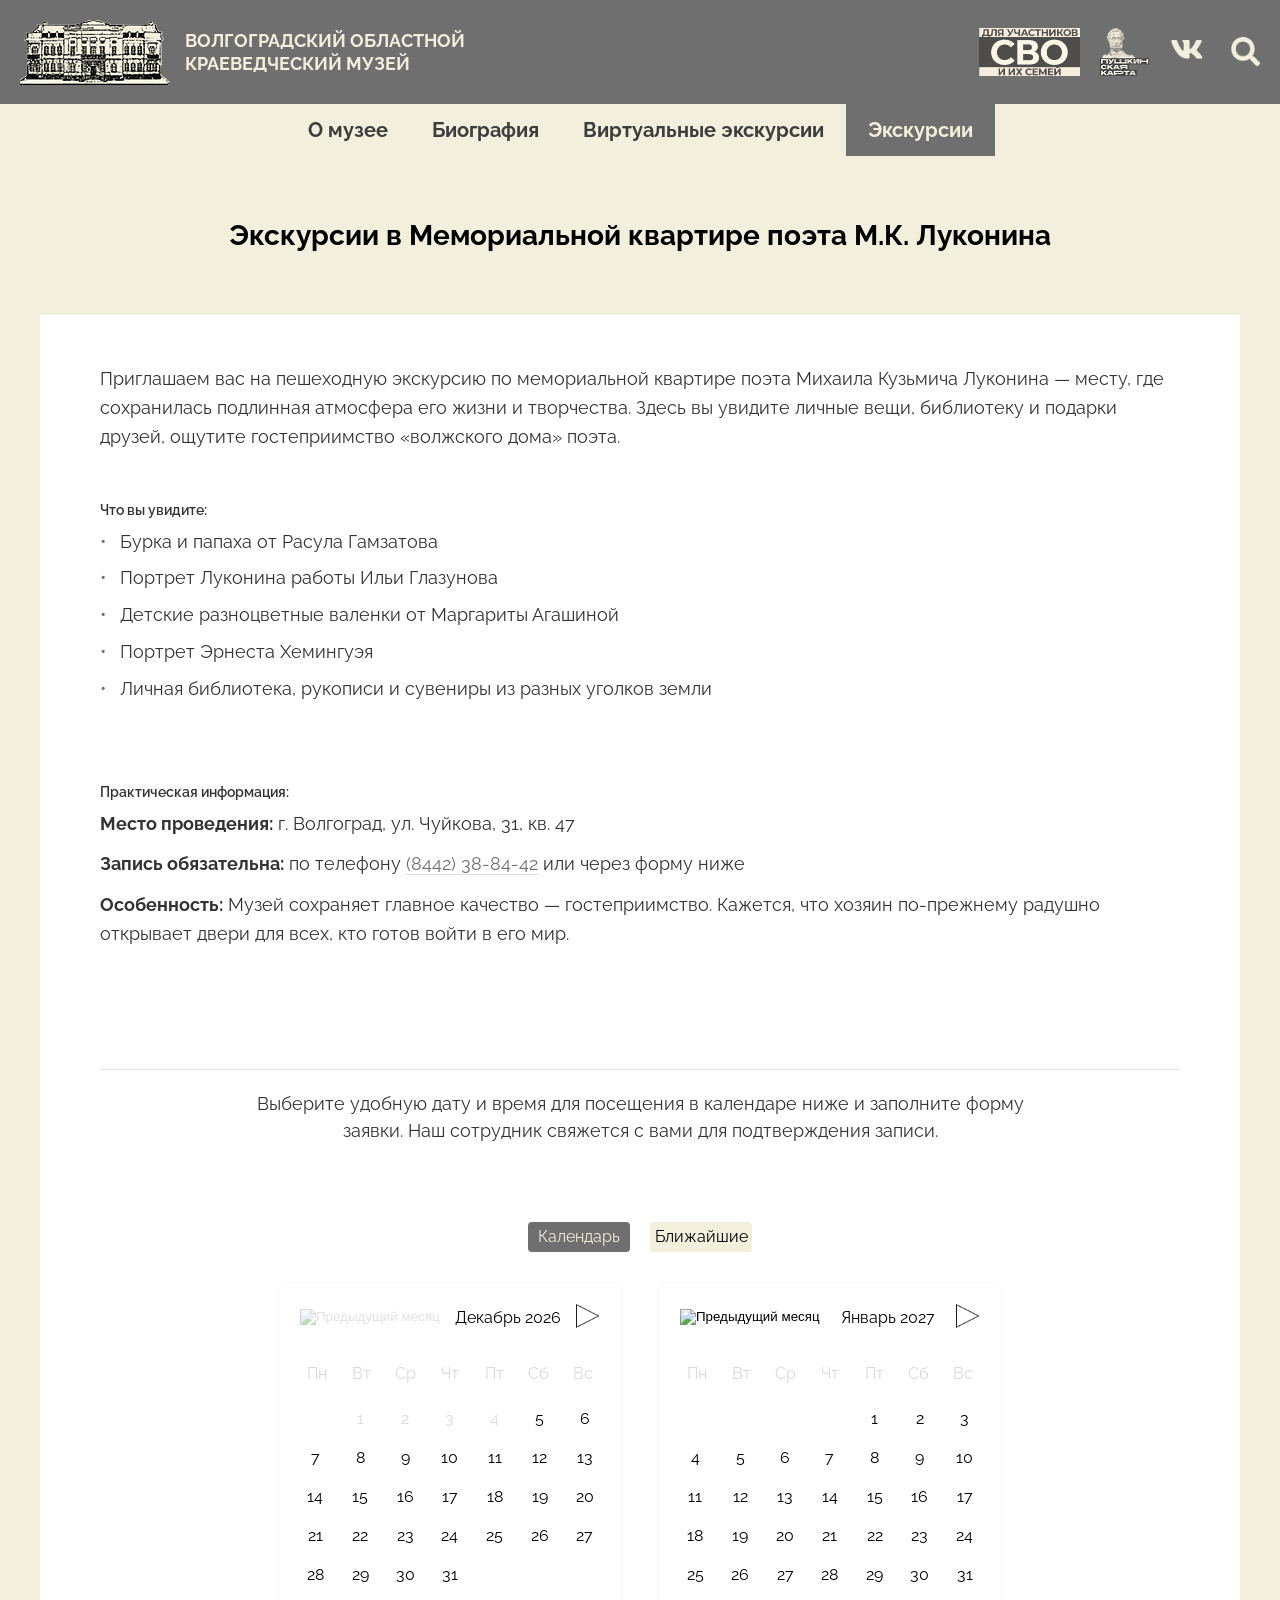
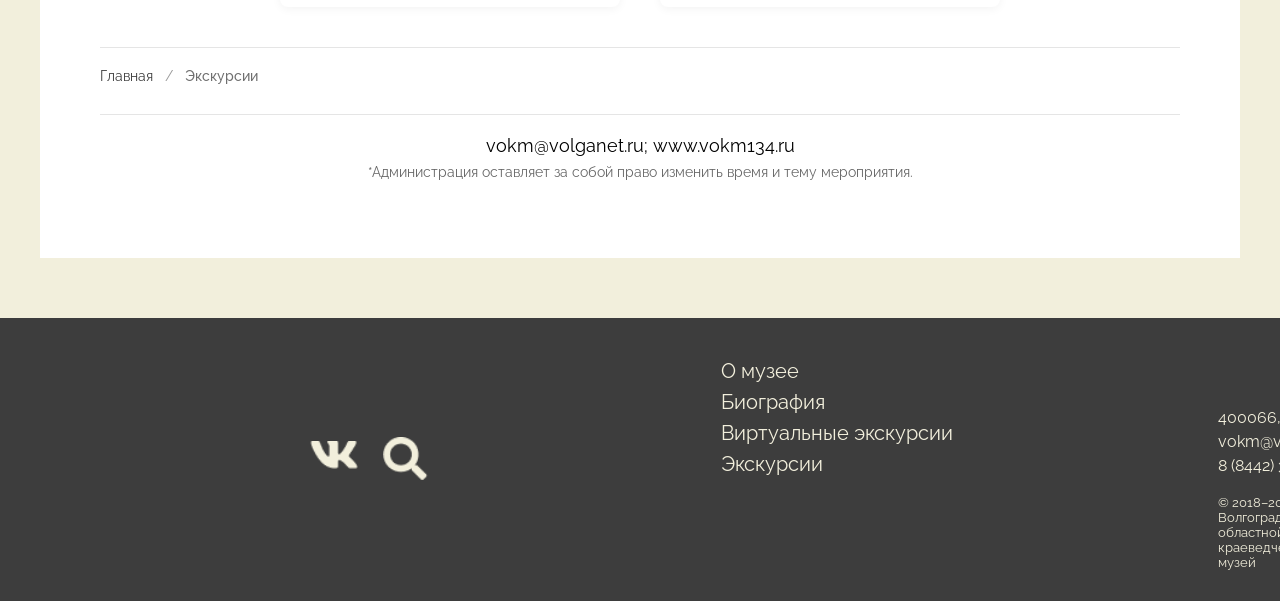
==== commit 68c4aa60: "Добавлена панель специальных возможностей" ====
--- a/index.html
+++ b/index.html
@@ -35,9 +35,9 @@
                 <a href="search.html" class="search-icon">
                     <img src="Images/search.png" alt="Поиск">
                 </a>
-                <a href="javascript:void(0)" id="grayscaleBtn" class="view-icon">
-                    <img src="Images/view.png" alt="Режим чтения">
-                </a>
+                <a href="javascript:void(0)" id="openPanelBtn" class="view-icon">
+    <img src="Images/view.png" alt="Настройки доступности">
+</a>
             </div>
         </div>
     </div>
@@ -231,6 +231,10 @@
         </div>
     </footer>
 
+        <!-- ПОДКЛЮЧЕНИЕ СКРИПТОВ -->
+    <script src="https://cdn.jsdelivr.net/npm/@supabase/supabase-js@2/dist/umd/supabase.js"></script>
+    <script src="js/supabase-config.js"></script>
+    <script src="js/accessibility.js"></script>
     <script src="js/main.js"></script>
 </body>
 </html>
--- a/css/style.css
+++ b/css/style.css
@@ -106,6 +106,7 @@
     height: 37px;
     object-fit: contain;
     display: block;
+    cursor: pointer;
 }
 
 /* ========== НАВИГАЦИЯ ========== */
@@ -1198,6 +1199,689 @@
     text-decoration: underline;
 }
 
+/* ========== СТИЛИ ДЛЯ СТРАНИЦЫ ПОИСКА ========== */
+.search-page-content {
+    max-width: 900px;
+    margin: 0 auto;
+    padding: 20px 0;
+}
+
+.search-form {
+    margin-bottom: 40px;
+}
+
+.search-form input {
+    width: 100%;
+    padding: 15px 20px;
+    font-size: 18px;
+    font-family: 'Raleway', sans-serif;
+    border: 1px solid #ddd;
+    border-radius: 4px;
+    background-color: #fff;
+    margin-bottom: 15px;
+}
+
+.search-form input:focus {
+    outline: none;
+    border-color: #6F6F6F;
+}
+
+.search-examples {
+    background-color: #F9F9F9;
+    padding: 20px;
+    border-radius: 8px;
+    margin-bottom: 40px;
+}
+
+.search-examples p {
+    margin-bottom: 10px;
+    font-weight: 600;
+    font-size: 18px;
+    color: #333;
+}
+
+.search-examples ul {
+    margin-left: 25px;
+}
+
+.search-examples li {
+    margin-bottom: 8px;
+    font-size: 18px;
+    color: #555;
+    line-height: 1.5;
+}
+
+.search-results-count {
+    margin-bottom: 25px;
+    padding-bottom: 15px;
+    border-bottom: 1px solid #E5E5E5;
+    font-weight: 600;
+    color: #3D3D3D;
+    font-size: 18px;
+}
+
+.search-result-item {
+    margin-bottom: 30px;
+    padding-bottom: 20px;
+    border-bottom: 1px solid #E5E5E5;
+}
+
+.search-result-item a {
+    font-size: 20px;
+    font-weight: 700;
+    color: #6F6F6F;
+    text-decoration: none;
+    margin-bottom: 8px;
+    display: inline-block;
+}
+
+.search-result-item a:hover {
+    text-decoration: underline;
+}
+
+.search-result-url {
+    font-size: 14px;
+    color: #28a745;
+    margin-bottom: 8px;
+}
+
+.search-result-snippet {
+    font-size: 18px;
+    line-height: 1.5;
+    color: #555;
+}
+
+.search-highlight {
+    background-color: #FFF3E0;
+    font-weight: 600;
+    padding: 0 2px;
+}
+
+.btn-search {
+    background-color: #6F6F6F;
+    color: #F2EFDC;
+    border: none;
+    padding: 12px 30px;
+    font-size: 18px;
+    font-weight: 600;
+    border-radius: 4px;
+    cursor: pointer;
+    transition: background-color 0.2s;
+    width: 100%;
+}
+
+.btn-search:hover {
+    background-color: #5a5a5a;
+}
+
+/* ========== ПАНЕЛЬ СПЕЦИАЛЬНЫХ ВОЗМОЖНОСТЕЙ ========== */
+.accessibility-panel {
+    position: fixed;
+    top: 0;
+    left: 0;
+    width: 100%;
+    height: 100%;
+    background: rgba(0, 0, 0, 0.8);
+    z-index: 20000;
+    display: none;
+    justify-content: center;
+    align-items: center;
+}
+
+.accessibility-panel-inner {
+    background: white;
+    width: 400px;
+    max-width: 90%;
+    border-radius: 16px;
+    overflow: hidden;
+    box-shadow: 0 20px 40px rgba(0, 0, 0, 0.3);
+    animation: slideDown 0.2s ease;
+}
+
+@keyframes slideDown {
+    from {
+        transform: translateY(-50px);
+        opacity: 0;
+    }
+    to {
+        transform: translateY(0);
+        opacity: 1;
+    }
+}
+
+.accessibility-header {
+    display: flex;
+    justify-content: space-between;
+    align-items: center;
+    padding: 16px 20px;
+    background: #6F6F6F;
+    color: white;
+    font-weight: bold;
+    font-size: 18px;
+}
+
+.close-panel-btn {
+    background: none;
+    border: none;
+    color: white;
+    font-size: 28px;
+    cursor: pointer;
+    padding: 0 8px;
+}
+
+.close-panel-btn:hover {
+    opacity: 0.7;
+}
+
+.accessibility-body {
+    padding: 20px;
+}
+
+.accessibility-section {
+    margin-bottom: 20px;
+    padding-bottom: 15px;
+    border-bottom: 1px solid #eee;
+}
+
+.section-title {
+    font-weight: 600;
+    margin-bottom: 10px;
+    color: #333;
+    font-size: 14px;
+}
+
+.btn-group {
+    display: flex;
+    gap: 10px;
+    flex-wrap: wrap;
+}
+
+.access-btn {
+    padding: 8px 16px;
+    border: 1px solid #ddd;
+    background: #f5f5f5;
+    cursor: pointer;
+    border-radius: 25px;
+    font-size: 14px;
+    transition: all 0.2s;
+}
+
+.access-btn.active {
+    background: #6F6F6F;
+    color: white;
+    border-color: #6F6F6F;
+}
+
+.color-btn.active {
+    box-shadow: 0 0 0 2px #ff9800;
+}
+
+.reset-settings-btn {
+    width: 100%;
+    padding: 10px;
+    background: #ff9800;
+    color: white;
+    border: none;
+    border-radius: 25px;
+    cursor: pointer;
+    margin-top: 10px;
+    font-weight: bold;
+}
+
+.reset-settings-btn:hover {
+    background: #e68900;
+}
+
+/* ========== РЕЖИМЫ ДОСТУПНОСТИ ========== */
+body.font-small {
+    font-size: 14px;
+}
+
+body.font-large {
+    font-size: 18px;
+}
+
+body.font-xlarge {
+    font-size: 20px;
+}
+
+body.font-xlarge p,
+body.font-xlarge li,
+body.font-xlarge div:not(.accessibility-panel *) {
+    font-size: 20px;
+}
+
+body.spacing-wide {
+    letter-spacing: 0.5px;
+}
+
+body.spacing-xwide {
+    letter-spacing: 1px;
+}
+
+body.font-serif {
+    font-family: 'Georgia', 'Times New Roman', serif;
+}
+
+body.font-serif * {
+    font-family: 'Georgia', 'Times New Roman', serif;
+}
+
+/* ========== БЕЛО-ЧЁРНЫЙ РЕЖИМ ========== */
+body.color-dark {
+    background-color: #ffffff !important;
+}
+
+body.color-dark,
+body.color-dark .main-content,
+body.color-dark .page-header,
+body.color-dark .nav,
+body.color-dark .booking-block,
+body.color-dark .admin-note,
+body.color-dark .breadcrumbs {
+    background-color: #ffffff !important;
+}
+
+body.color-dark .content-card,
+body.color-dark .calendar-single,
+body.color-dark .modal-content,
+body.color-dark .excursion-item,
+body.color-dark .event-card,
+body.color-dark .museum-gallery img,
+body.color-dark .exhibit-card,
+body.color-dark .museum-info,
+body.color-dark .search-examples,
+body.color-dark .search-result-item {
+    background-color: #ffffff !important;
+    color: #000000 !important;
+    border-color: #cccccc !important;
+}
+
+body.color-dark .content-card {
+    box-shadow: none !important;
+}
+
+/* НАВИГАЦИЯ В БЕЛО-ЧЁРНОМ РЕЖИМЕ */
+body.color-dark .nav-item {
+    color: #000000 !important;
+    background-color: transparent !important;
+}
+
+body.color-dark .nav-item.active {
+    background-color: #000000 !important;
+    color: #ffffff !important;
+}
+
+body.color-dark .nav-item:hover:not(.active) {
+    background-color: #000000 !important;
+    color: #ffffff !important;
+}
+
+/* КАЛЕНДАРЬ */
+body.color-dark .calendar-day.available {
+    background-color: #e0e0e0 !important;
+    color: #000000 !important;
+}
+
+body.color-dark .calendar-day {
+    color: #000000 !important;
+}
+
+body.color-dark .calendar-weekdays span {
+    color: #666666 !important;
+}
+
+/* ТЕКСТЫ */
+body.color-dark p,
+body.color-dark h1,
+body.color-dark h2,
+body.color-dark h3,
+body.color-dark h4,
+body.color-dark li,
+body.color-dark .invite-text,
+body.color-dark .section-title,
+body.color-dark .booking-text,
+body.color-dark .admin-note,
+body.color-dark .breadcrumb-link,
+body.color-dark .breadcrumb-current {
+    color: #000000 !important;
+}
+
+/* ССЫЛКИ */
+body.color-dark a:not(.accessibility-panel a):not(.btn-booking):not(.form-submit):not(.nav-item) {
+    color: #000000 !important;
+    text-decoration: underline;
+}
+
+/* ПОДВАЛ */
+body.color-dark .footer {
+    background-color: #f0f0f0 !important;
+}
+
+body.color-dark .footer-nav-list li a,
+body.color-dark .footer-contacts p,
+body.color-dark .footer-copyright p,
+body.color-dark .footer-contacts a {
+    color: #000000 !important;
+}
+
+/* ФОРМЫ */
+body.color-dark .form-input,
+body.color-dark .form-textarea {
+    background-color: #ffffff !important;
+    color: #000000 !important;
+    border: 1px solid #cccccc;
+}
+
+body.color-dark .form-label,
+body.color-dark .form-checkbox label {
+    color: #000000 !important;
+}
+
+body.color-dark .form-submit {
+    background-color: #000000 !important;
+    color: #ffffff !important;
+}
+
+body.color-dark .btn-booking {
+    background-color: #000000 !important;
+    color: #ffffff !important;
+}
+
+/* МОДАЛЬНЫЕ ОКНА */
+body.color-dark .modal {
+    background-color: rgba(0, 0, 0, 0.5) !important;
+}
+
+body.color-dark .modal-content {
+    background-color: #ffffff !important;
+}
+
+body.color-dark .excursion-item h4,
+body.color-dark .excursion-item p {
+    color: #000000 !important;
+}
+
+/* СТРАНИЦА ЭКСКУРСИЙ */
+body.color-dark .exhibit-title,
+body.color-dark .exhibit-description {
+    color: #000000 !important;
+}
+
+body.color-dark .museum-block p,
+body.color-dark .museum-list li {
+    color: #000000 !important;
+}
+
+/* ПУШКИНСКАЯ КАРТА */
+body.color-dark .pushkin-page-content .event-card {
+    background-color: #ffffff !important;
+    border-color: #cccccc !important;
+}
+
+body.color-dark .pushkin-page-content .event-title,
+body.color-dark .pushkin-page-content .event-date,
+body.color-dark .pushkin-page-content .event-price {
+    color: #000000 !important;
+}
+
+/* СВО */
+body.color-dark .svo-page-content p,
+body.color-dark .svo-page-content li,
+body.color-dark .svo-page-content h2,
+body.color-dark .svo-page-content h3 {
+    color: #000000 !important;
+}
+
+/* ПОИСК */
+body.color-dark .search-result-item a,
+body.color-dark .search-result-snippet,
+body.color-dark .search-results-count {
+    color: #000000 !important;
+}
+
+/* БИОГРАФИЯ */
+body.color-dark .bio-text {
+    color: #000000 !important;
+}
+
+body.color-dark .museum-story p {
+    color: #000000 !important;
+}
+
+/* ========== СИНЯЯ ТЕМА ========== */
+body.color-blue {
+    background-color: #0a2f5a !important;
+    color: #ffffff !important;
+}
+
+body.color-blue,
+body.color-blue .main-content,
+body.color-blue .page-header,
+body.color-blue .nav,
+body.color-blue .booking-block,
+body.color-blue .admin-note,
+body.color-blue .breadcrumbs {
+    background-color: #0a2f5a !important;
+}
+
+body.color-blue .content-card,
+body.color-blue .calendar-single,
+body.color-blue .modal-content,
+body.color-blue .excursion-item,
+body.color-blue .event-card,
+body.color-blue .museum-gallery img,
+body.color-blue .exhibit-card,
+body.color-blue .museum-info,
+body.color-blue .search-examples,
+body.color-blue .search-result-item {
+    background-color: #0c3d6e !important;
+    color: #ffffff !important;
+    border-color: #1a5a8a !important;
+}
+
+/* ТЕКСТЫ В СИНЕЙ ТЕМЕ */
+body.color-blue p,
+body.color-blue h1,
+body.color-blue h2,
+body.color-blue h3,
+body.color-blue h4,
+body.color-blue li,
+body.color-blue .invite-text,
+body.color-blue .section-title,
+body.color-blue .booking-text,
+body.color-blue .admin-note,
+body.color-blue .breadcrumb-link,
+body.color-blue .breadcrumb-current,
+body.color-blue .exhibit-title,
+body.color-blue .exhibit-description,
+body.color-blue .museum-block p,
+body.color-blue .museum-list li,
+body.color-blue .bio-text,
+body.color-blue .museum-story p,
+body.color-blue .event-title,
+body.color-blue .event-date,
+body.color-blue .event-price,
+body.color-blue .svo-page-content p,
+body.color-blue .svo-page-content li,
+body.color-blue .svo-page-content h2,
+body.color-blue .svo-page-content h3,
+body.color-blue .search-result-item a,
+body.color-blue .search-result-snippet,
+body.color-blue .search-results-count {
+    color: #ffffff !important;
+}
+
+/* ССЫЛКИ В СИНЕЙ ТЕМЕ */
+body.color-blue a:not(.accessibility-panel a):not(.btn-booking):not(.form-submit):not(.nav-item) {
+    color: #ffd700 !important;
+    text-decoration: underline;
+}
+
+/* НАВИГАЦИЯ В СИНЕЙ ТЕМЕ */
+body.color-blue .nav-item {
+    color: #ffffff !important;
+    background-color: transparent !important;
+}
+
+body.color-blue .nav-item.active {
+    background-color: #ffd700 !important;
+    color: #0a2f5a !important;
+}
+
+body.color-blue .nav-item:hover:not(.active) {
+    background-color: #ffd700 !important;
+    color: #0a2f5a !important;
+}
+
+/* КАЛЕНДАРЬ В СИНЕЙ ТЕМЕ */
+body.color-blue .calendar-day.available {
+    background-color: #1a5a8a !important;
+    color: #ffd700 !important;
+}
+
+body.color-blue .calendar-day {
+    color: #ffffff !important;
+}
+
+body.color-blue .calendar-weekdays span {
+    color: #cccccc !important;
+}
+
+body.color-blue .calendar-month {
+    color: #ffffff !important;
+}
+
+/* ПОДВАЛ В СИНЕЙ ТЕМЕ */
+body.color-blue .footer {
+    background-color: #051f3a !important;
+}
+
+body.color-blue .footer-nav-list li a,
+body.color-blue .footer-contacts p,
+body.color-blue .footer-copyright p,
+body.color-blue .footer-contacts a {
+    color: #ffffff !important;
+}
+
+/* ФОРМЫ В СИНЕЙ ТЕМЕ */
+body.color-blue .form-input,
+body.color-blue .form-textarea {
+    background-color: #0c3d6e !important;
+    color: #ffffff !important;
+    border: 1px solid #1a5a8a !important;
+}
+
+body.color-blue .form-input::placeholder,
+body.color-blue .form-textarea::placeholder {
+    color: #cccccc !important;
+}
+
+body.color-blue .form-label,
+body.color-blue .form-checkbox label {
+    color: #ffffff !important;
+}
+
+body.color-blue .form-submit {
+    background-color: #ffd700 !important;
+    color: #0a2f5a !important;
+}
+
+body.color-blue .btn-booking {
+    background-color: #ffd700 !important;
+    color: #0a2f5a !important;
+}
+
+/* МОДАЛЬНЫЕ ОКНА В СИНЕЙ ТЕМЕ */
+body.color-blue .modal {
+    background-color: rgba(0, 0, 0, 0.7) !important;
+}
+
+body.color-blue .modal-content {
+    background-color: #0c3d6e !important;
+}
+
+body.color-blue .modal-close {
+    color: #ffd700 !important;
+}
+
+body.color-blue .excursion-item h4,
+body.color-blue .excursion-item p {
+    color: #ffffff !important;
+}
+
+body.color-blue .excursion-places {
+    color: #ffd700 !important;
+}
+
+/* ПУШКИНСКАЯ КАРТА В СИНЕЙ ТЕМЕ */
+body.color-blue .pushkin-page-content .event-card {
+    background-color: #0c3d6e !important;
+    border-color: #1a5a8a !important;
+}
+
+body.color-blue .pushkin-page-content .event-title,
+body.color-blue .pushkin-page-content .event-date,
+body.color-blue .pushkin-page-content .event-price {
+    color: #ffd700 !important;
+}
+
+/* ПОИСК В СИНЕЙ ТЕМЕ */
+body.color-blue .search-examples {
+    background-color: #0c3d6e !important;
+}
+
+body.color-blue .search-examples p,
+body.color-blue .search-examples li {
+    color: #ffffff !important;
+}
+
+body.color-blue .btn-search {
+    background-color: #ffd700 !important;
+    color: #0a2f5a !important;
+}
+
+/* КНОПКИ В СИНЕЙ ТЕМЕ */
+body.color-blue .calendar-btn {
+    background-color: #0c3d6e !important;
+    color: #ffffff !important;
+}
+
+body.color-blue .calendar-btn.active {
+    background-color: #ffd700 !important;
+    color: #0a2f5a !important;
+}
+
+body.color-blue .reset-settings-btn {
+    background-color: #ffd700 !important;
+    color: #0a2f5a !important;
+}
+
+body.color-blue .access-btn {
+    background-color: #0c3d6e !important;
+    color: #ffffff !important;
+    border-color: #1a5a8a !important;
+}
+
+body.color-blue .access-btn.active {
+    background-color: #ffd700 !important;
+    color: #0a2f5a !important;
+}
+
+body.color-blue .section-title {
+    color: #ffd700 !important;
+}
+
+/* ========== ОТКЛЮЧЕНИЕ ИЗОБРАЖЕНИЙ (КРОМЕ КНОПОК В ШАПКЕ) ========== */
+body.images-off img:not(.accessibility-panel img):not(.view-icon img):not(.svo-icon img):not(.pk-icon img):not(.vk-icon img):not(.search-icon img) {
+    display: none !important;
+}
+
+/* ========== ЧЁРНО-БЕЛЫЙ РЕЖИМ ДЛЯ ВСЕГО САЙТА (ПО КНОПКЕ view.png) ========== */
+html {
+    transition: filter 0.3s ease;
+}
+
 /* ========== АДАПТИВНОСТЬ ========== */
 @media (max-width: 1240px) {
     .header-container {
@@ -1443,183 +2127,4 @@
         width: 44px;
         height: 44px;
     }
-
-    /* ========== ДОПОЛНИТЕЛЬНЫЕ СТИЛИ ДЛЯ СТРАНИЦЫ ПОИСКА ========== */
-.search-page-content {
-    max-width: 900px;
-    margin: 0 auto;
-    padding: 20px 0;
-}
-.search-form {
-    margin-bottom: 40px;
-}
-.search-form input {
-    width: 100%;
-    padding: 15px 20px;
-    font-size: 18px;
-    font-family: 'Raleway', sans-serif;
-    border: 1px solid #ddd;
-    border-radius: 4px;
-    background-color: #fff;
-    margin-bottom: 15px;
-}
-.search-form input:focus {
-    outline: none;
-    border-color: #6F6F6F;
-}
-.search-examples {
-    background-color: #F9F9F9;
-    padding: 20px;
-    border-radius: 8px;
-    margin-bottom: 40px;
-}
-.search-examples p {
-    margin-bottom: 10px;
-    font-weight: 600;
-    font-size: 18px;
-    color: #333;
-}
-.search-examples ul {
-    margin-left: 25px;
-}
-.search-examples li {
-    margin-bottom: 8px;
-    font-size: 18px;
-    color: #555;
-    line-height: 1.5;
-}
-.search-results-count {
-    margin-bottom: 25px;
-    padding-bottom: 15px;
-    border-bottom: 1px solid #E5E5E5;
-    font-weight: 600;
-    color: #3D3D3D;
-    font-size: 18px;
-}
-.search-result-item {
-    margin-bottom: 30px;
-    padding-bottom: 20px;
-    border-bottom: 1px solid #E5E5E5;
-}
-.search-result-item a {
-    font-size: 20px;
-    font-weight: 700;
-    color: #6F6F6F;
-    text-decoration: none;
-    margin-bottom: 8px;
-    display: inline-block;
-}
-.search-result-item a:hover {
-    text-decoration: underline;
-}
-.search-result-url {
-    font-size: 14px;
-    color: #28a745;
-    margin-bottom: 8px;
-}
-.search-result-snippet {
-    font-size: 18px;
-    line-height: 1.5;
-    color: #555;
-}
-.search-highlight {
-    background-color: #FFF3E0;
-    font-weight: 600;
-    padding: 0 2px;
-}
-.btn-search {
-    background-color: #6F6F6F;
-    color: #F2EFDC;
-    border: none;
-    padding: 12px 30px;
-    font-size: 18px;
-    font-weight: 600;
-    border-radius: 4px;
-    cursor: pointer;
-    transition: background-color 0.2s;
-    width: 100%;
-}
-.btn-search:hover {
-    background-color: #5a5a5a;
-}
-
-/* ========== СТИЛИ ДЛЯ СТРАНИЦЫ ПУШКИНСКОЙ КАРТЫ ========== */
-.pushkin-page-content {
-    max-width: 1000px;
-    margin: 0 auto;
-    padding: 20px 0;
-}
-.pushkin-page-content h2 {
-    margin-top: 35px;
-    margin-bottom: 15px;
-    font-size: 24px;
-    color: #000000;
-}
-.pushkin-page-content .event-card {
-    background-color: #F9F9F9;
-    padding: 20px;
-    border-radius: 8px;
-    margin-bottom: 20px;
-    border: 1px solid #E5E5E5;
-}
-.pushkin-page-content .event-title {
-    font-weight: 700;
-    font-size: 20px;
-    color: #6F6F6F;
-    margin-bottom: 10px;
-}
-.pushkin-page-content .event-date {
-    color: #666;
-    margin-bottom: 10px;
-    font-size: 16px;
-}
-.pushkin-page-content .event-price {
-    font-weight: 700;
-    color: #000000;
-    margin-top: 10px;
-}
-.pushkin-page-content .phone-link {
-    color: #6F6F6F;
-    text-decoration: none;
-    font-weight: 600;
-}
-.pushkin-page-content .phone-link:hover {
-    text-decoration: underline;
-}
-
-/* ========== СТИЛИ ДЛЯ СТРАНИЦЫ СВО ========== */
-.svo-page-content {
-    max-width: 900px;
-    margin: 0 auto;
-    padding: 20px 0;
-}
-.svo-page-content .qr-code {
-    text-align: center;
-    margin: 30px 0;
-}
-.svo-page-content .qr-code img {
-    max-width: 300px;
-    width: 100%;
-    margin-bottom: 15px;
-}
-.svo-page-content .service-link {
-    display: inline-block;
-    background-color: #6F6F6F;
-    color: #F2EFDC;
-    padding: 10px 20px;
-    border-radius: 4px;
-    text-decoration: none;
-    margin: 15px 0;
-    transition: background-color 0.2s;
-}
-.svo-page-content .service-link:hover {
-    background-color: #5a5a5a;
-}
-.svo-page-content .important-block {
-    background-color: transparent;
-    padding: 0;
-    border-left: none;
-    margin: 20px 0;
-}
-
 }
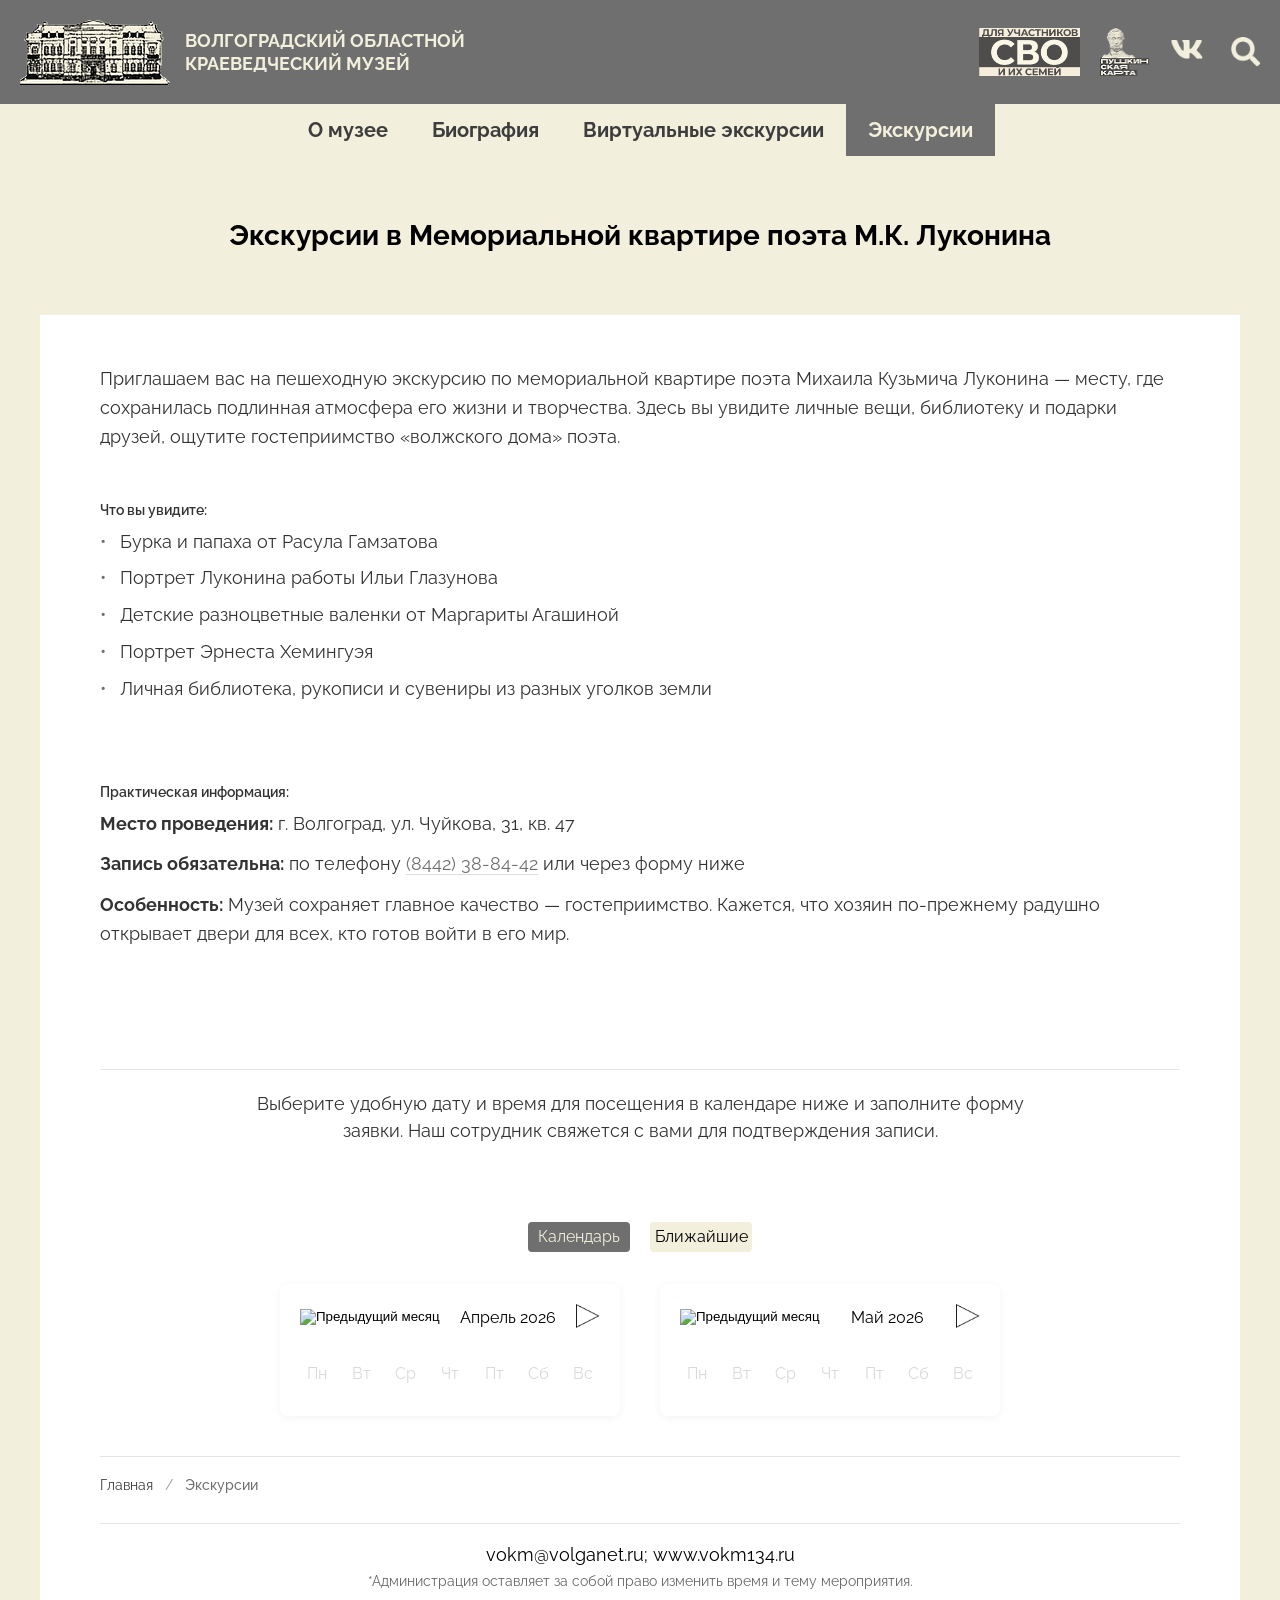
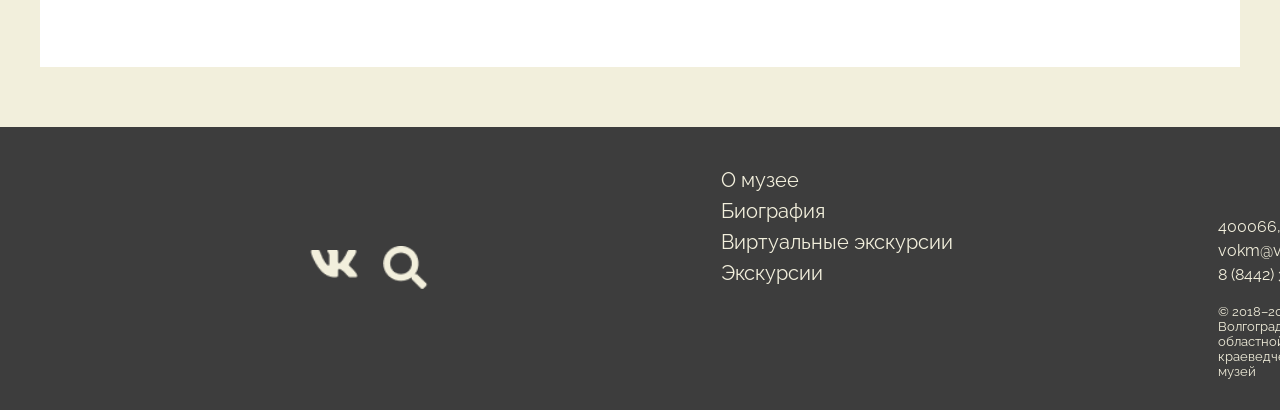
==== commit f975c04a: "Сделали уведомления на почту с помощью EmailJS" ====
--- a/index.html
+++ b/index.html
@@ -232,9 +232,10 @@
     </footer>
 
         <!-- ПОДКЛЮЧЕНИЕ СКРИПТОВ -->
-    <script src="https://cdn.jsdelivr.net/npm/@supabase/supabase-js@2/dist/umd/supabase.js"></script>
-    <script src="js/supabase-config.js"></script>
-    <script src="js/accessibility.js"></script>
-    <script src="js/main.js"></script>
+<script src="https://cdn.jsdelivr.net/npm/@supabase/supabase-js@2/dist/umd/supabase.js"></script>
+<script src="js/supabase-config.js"></script>
+<script src="https://cdn.jsdelivr.net/npm/@emailjs/browser@3/dist/email.min.js"></script>
+<script src="js/accessibility.js"></script>
+<script src="js/main.js"></script>
 </body>
 </html>
